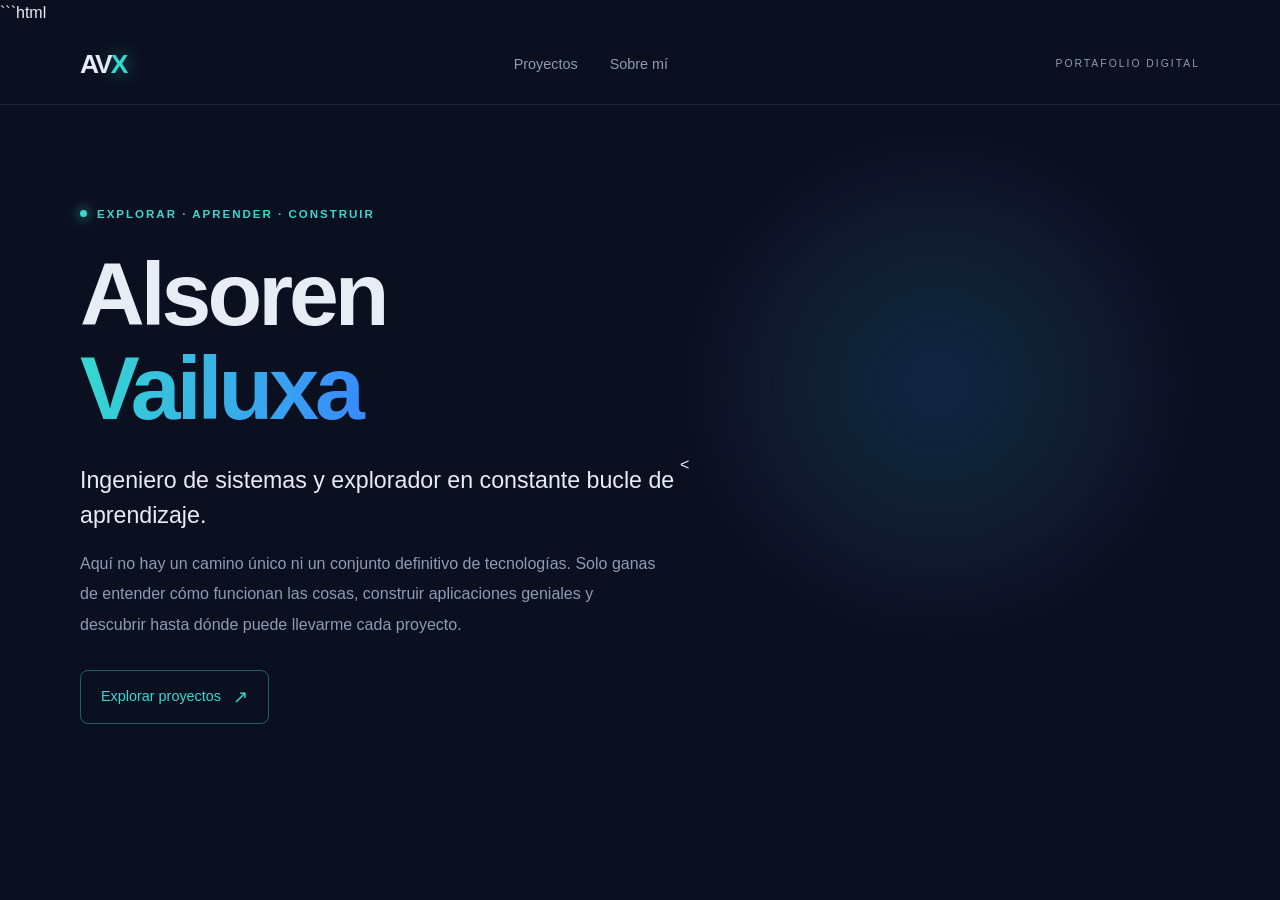
==== index.html @ f0002d65 "Corrección de posición" ====
```html
<!DOCTYPE html>
<html lang="es">

<head>
    <meta charset="UTF-8">
    <meta name="viewport" content="width=device-width, initial-scale=1.0">

    <title>Alsoren Vailuxa | Portafolio de proyectos</title>

    <meta name="description"
        content="Alsoren Vailuxa: ingeniero de sistemas y explorador en constante bucle de aprendizaje. Descubre proyectos, aplicaciones y experimentos tecnológicos.">

    <meta name="author" content="Alsoren Vailuxa">
    <meta name="theme-color" content="#0B1020">

    <meta property="og:type" content="website">
    <meta property="og:title" content="Alsoren Vailuxa | Portafolio de proyectos">
    <meta property="og:description" content="Ingeniero de sistemas y explorador en constante bucle de aprendizaje.">
    <meta property="og:locale" content="es_CO">

    <link rel="stylesheet" href="css/styles.css">

</head>

<body>

    <a class="skip-link" href="#main-content">
        Saltar al contenido
    </a>

    <header class="site-header">

        <div class="container header-content">

            <a class="brand" href="./" aria-label="Alsoren Vailuxa, inicio">
                AV<span>X</span>
            </a>

            <nav class="main-nav" aria-label="Navegación principal">

                <a href="#projects">Proyectos</a>

                <a href="#about">Sobre mí</a>

            </nav>

            <span class="header-indicator">
                PORTAFOLIO DIGITAL
            </span>

        </div>

    </header>

    <main id="main-content">

        <section class="hero container">

            <div class="hero-content">

                <span class="eyebrow">
                    <span class="status-dot"></span>
                    EXPLORAR · APRENDER · CONSTRUIR
                </span>

                <h1>
                    Alsoren <span>Vailuxa</span>
                </h1>

                <h2>
                    Ingeniero de sistemas y explorador
                    en constante bucle de aprendizaje.
                </h2>

                <p class="hero-description">
                    Aquí no hay un camino único ni un conjunto
                    definitivo de tecnologías. Solo ganas de
                    entender cómo funcionan las cosas, construir
                    aplicaciones geniales y descubrir hasta dónde
                    puede llevarme cada proyecto.
                </p>

                <a class="hero-link" href="#projects">
                    Explorar proyectos
                    <span aria-hidden="true">↗</span>
                </a>

            </div>

            <
---- css/styles.css ----
/* ==================================================
   1. VARIABLES GLOBALES
   ================================================== */

:root {
    color-scheme: dark;

    --color-background: #0B1020;
    --color-surface: #151D32;
    --color-surface-light: #1B2740;

    --color-primary: #3987FF;
    --color-secondary: #36D9D0;
    --color-accent: #8B72FF;

    --color-text: #E7ECF5;
    --color-text-muted: #8D9BB5;

    --color-border: rgba(130, 160, 210, 0.16);

    --font-main: "Segoe UI", Arial, sans-serif;

    --container-width: 1120px;
}


/* ==================================================
   2. REINICIO Y CONFIGURACIÓN GENERAL
   ================================================== */

* {
    margin: 0;
    padding: 0;
    box-sizing: border-box;
}

html {
    scroll-behavior: smooth;
    scroll-padding-top: 90px;
}

body {
    min-width: 320px;
    background: var(--color-background);
    color: var(--color-text);
    font-family: var(--font-main);
    line-height: 1.6;
    overflow-x: hidden;
}

a {
    color: inherit;
    text-decoration: none;
}

.container {
    width: min(100% - 48px, var(--container-width));
    margin-inline: auto;
}


/* ==================================================
   3. ACCESIBILIDAD
   ================================================== */

.skip-link {
    position: absolute;
    top: -100px;
    left: 16px;
    z-index: 100;
    padding: 12px 18px;
    background: var(--color-secondary);
    color: var(--color-background);
    border-radius: 8px;
    font-weight: 700;
}

.skip-link:focus {
    top: 16px;
}

a:focus-visible {
    outline: 2px solid var(--color-secondary);
    outline-offset: 5px;
}


/* ==================================================
   4. ENCABEZADO Y NAVEGACIÓN
   ================================================== */

.site-header {
    position: relative;
    z-index: 10;
    border-bottom: 1px solid var(--color-border);
    background: rgba(11, 16, 32, 0.82);
}

.header-content {
    min-height: 78px;
    display: flex;
    align-items: center;
    justify-content: space-between;
    gap: 24px;
}

.brand {
    font-size: 1.65rem;
    font-weight: 800;
    letter-spacing: -2px;
}

.brand span {
    color: var(--color-secondary);
    text-shadow: 0 0 18px rgba(54, 217, 208, 0.55);
}

.main-nav {
    display: flex;
    align-items: center;
    gap: 32px;
}

.main-nav a {
    color: var(--color-text-muted);
    font-size: 0.9rem;
    transition: color 0.25s ease;
}

.main-nav a:hover {
    color: var(--color-secondary);
}

.header-indicator {
    color: var(--color-text-muted);
    font-size: 0.65rem;
    letter-spacing: 2px;
}


/* ==================================================
   5. PRESENTACIÓN PRINCIPAL
   ================================================== */

.hero {
    min-height: 590px;
    position: relative;
    display: flex;
    align-items: center;
    padding-block: 100px;
    isolation: isolate;
}

.hero::before {
    content: "";
    position: absolute;
    z-index: -1;
    width: 480px;
    height: 480px;
    top: 40px;
    right: 2%;
    background: radial-gradient(circle,
            rgba(57, 135, 255, 0.19),
            rgba(54, 217, 208, 0.08) 38%,
            rgba(139, 114, 255, 0.06) 58%,
            transparent 72%);
    filter: blur(30px);
}

.hero-content {
    max-width: 680px;
    position: relative;
    z-index: 2;
}

.eyebrow {
    display: inline-flex;
    align-items: center;
    gap: 10px;
    color: var(--color-secondary);
    font-size: 0.72rem;
    font-weight: 700;
    letter-spacing: 2px;
}

.status-dot {
    width: 7px;
    height: 7px;
    flex-shrink: 0;
    border-radius: 50%;
    background: var(--color-secondary);
    box-shadow: 0 0 12px var(--color-secondary);
}

.hero h1 {
    margin-top: 24px;
    font-size: clamp(3rem, 7vw, 5.6rem);
    line-height: 1.05;
    letter-spacing: -4px;
    font-weight: 800;
}

.hero h1 span {
    display: block;
    background: linear-gradient(100deg,
            var(--color-secondary),
            var(--color-primary),
            var(--color-accent));
    background-clip: text;
    -webkit-background-clip: text;
    color: transparent;
}

.hero h2 {
    max-width: 600px;
    margin-top: 28px;
    font-size: clamp(1.15rem, 2vw, 1.45rem);
    font-weight: 500;
    line-height: 1.5;
}

.hero-description {
    max-width: 580px;
    margin-top: 16px;
    color: var(--color-text-muted);
    font-size: 1rem;
    line-height: 1.9;
}

.hero-link {
    display: inline-flex;
    align-items: center;
    gap: 12px;
    margin-top: 30px;
    padding: 12px 20px;
    border: 1px solid rgba(54, 217, 208, 0.4);
    border-radius: 8px;
    color: var(--color-secondary);
    font-size: 0.9rem;
    transition: 0.25s ease;
}

.hero-link:hover {
    background: rgba(54, 217, 208, 0.1);
    border-color: var(--color-secondary);
    box-shadow: 0 0 25px rgba(54, 217, 208, 0.12);
}

.hero-link span {
    font-size: 1.1rem;
}


/* ==================================================
   6. ELEMENTOS GEOMÉTRICOS
   ================================================== */

.hero-decoration {
    position: absolute;
    width: 360px;
    height: 360px;
    right: 4%;
    top: 50%;
    transform: translateY(-50%);
    display: grid;
    place-items: center;
    pointer-events: none;
    opacity: 0.85;
}

.orbit {
    position: absolute;
    border: 1px solid rgba(54, 217, 208, 0.25);
    border-radius: 50%;
}

.orbit-one {
    width: 150px;
    height: 150px;
    border-color: rgba(54, 217, 208, 0.5);
    box-shadow: 0 0 30px rgba(54, 217, 208, 0.08);
}

.orbit-two {
    width: 245px;
    height: 245px;
    transform: rotateX(65deg);
    border-color: rgba(57, 135, 255, 0.55);
}

.orbit-three {
    width: 320px;
    height: 320px;
    transform: rotateY(65deg);
    border-color: rgba(139, 114, 255, 0.45);
}

.core {
    width: 92px;
    height: 92px;
    display: grid;
    place-items: center;
    border: 1px solid rgba(54, 217, 208, 0.65);
    border-radius: 24px;
    background: linear-gradient(135deg,
            rgba(54, 217, 208, 0.12),
            rgba(57, 135, 255, 0.12));
    box-shadow:
        0 0 30px rgba(54, 217, 208, 0.18),
        inset 0 0 25px rgba(57, 135, 255, 0.12);
    transform: rotate(45deg);
}

.core span {
    color: var(--color-text);
    font-size: 1.4rem;
    font-weight: 800;
    letter-spacing: -2px;
    transform: rotate(-45deg);
}

.hero-index {
    position: absolute;
    bottom: 25px;
    right: 0;
    color: var(--color-text-muted);
    font-size: 0.65rem;
    letter-spacing: 2px;
}


/* ==================================================
   7. SECCIÓN DE PROYECTOS
   ================================================== */

.projects-section {
    padding-block: 100px;
    border-top: 1px solid var(--color-border);
}

.section-heading {
    display: flex;
    align-items: end;
    justify-content: space-between;
    gap: 30px;
    margin-bottom: 40px;
}

.section-heading h2,
.about-section h2 {
    margin-top: 12px;
    font-size: clamp(2rem, 4vw, 3rem);
    letter-spacing: -1.5px;
}

.section-heading h2 span,
.about-section h2 span {
    color: var(--color-secondary);
}

.section-heading>p {
    max-width: 330px;
    color: var(--color-text-muted);
    font-size: 0.9rem;
}


/* ==================================================
   8. ESTADO SIN PROYECTOS
   ================================================== */

.projects-empty {
    min-height: 260px;
    display: flex;
    flex-direction: column;
    align-items: center;
    justify-content: center;
    padding: 35px;
    text-align: center;
    border: 1px solid var(--color-border);
    border-radius: 16px;
    background: linear-gradient(135deg,
            rgba(21, 29, 50, 0.8),
            rgba(15, 24, 43, 0.7));
}

.empty-symbol {
    color: var(--color-secondary);
    font-size: 2.5rem;
    text-shadow: 0 0 25px rgba(54, 217, 208, 0.5);
}

.projects-empty h3 {
    margin-top: 14px;
    font-size: 1.25rem;
}

.projects-empty p {
    max-width: 420px;
    margin-top: 8px;
    color: var(--color-text-muted);
    font-size: 0.9rem;
}

.empty-label {
    margin-top: 25px;
    color: var(--color-primary);
    font-size: 0.65rem;
    letter-spacing: 2px;
}


/* ==================================================
   9. SECCIÓN SOBRE MÍ
   ================================================== */

.about-section {
    padding-block: 90px;
    border-top: 1px solid var(--color-border);
}

.about-section p {
    max-width: 680px;
    margin-top: 20px;
    color: var(--color-text-muted);
    line-height: 1.9;
}


/* ==================================================
   10. PIE DE PÁGINA
   ================================================== */

.site-footer {
    border-top: 1px solid var(--color-border);
}

.footer-content {
    min-height: 100px;
    display: flex;
    align-items: center;
    justify-content: space-between;
    gap: 24px;
}

.footer-content p,
.footer-signature {
    color: var(--color-text-muted);
    font-size: 0.75rem;
}

.footer-signature {
    letter-spacing: 1px;
}


/* ==================================================
   11. DISEÑO ADAPTABLE A DIFERENTES PANTALLAS
   ================================================== */

@media (max-width: 850px) {

    .hero-decoration {
        right: -100px;
        opacity: 0.35;
    }

    .hero-content {
        max-width: 620px;
    }

    .header-indicator {
        display: none;
    }

    .section-heading {
        align-items: start;
        flex-direction: column;
    }

    .footer-content {
        flex-wrap: wrap;
        justify-content: center;
        padding-block: 25px;
        text-align: center;
    }

}

@media (max-width: 550px) {

    .container {
        width: min(100% - 36px, var(--container-width));
    }

    .header-content {
        min-height: 68px;
    }

    .main-nav {
        gap: 18px;
    }

    .main-nav a {
        font-size: 0.8rem;
    }

    .hero {
        min-height: 580px;
        padding-block: 80px;
    }

    .hero h1 {
        letter-spacing: -2px;
    }

    .eyebrow {
        letter-spacing: 1.3px;
        font-size: 0.65rem;
    }

    .hero-decoration {
        width: 260px;
        height: 260px;
        right: -115px;
        top: 65%;
        opacity: 0.2;
    }

    .hero-index {
        bottom: 15px;
    }

    .projects-section,
    .about-section {
        padding-block: 70px;
    }

    .projects-empty {
        padding: 25px 18px;
    }

    .empty-label {
        font-size: 0.6rem;
        letter-spacing: 1.3px;
    }

}


/* ==================================================
   12. RESPETO A LAS PREFERENCIAS DE MOVIMIENTO
   ================================================== */

@media (prefers-reduced-motion: reduce) {

    html {
        scroll-behavior: auto;
    }

    *,
    *::before,
    *::after {
        transition-duration: 0.01ms !important;
        animation-duration: 0.01ms !important;
        animation-iteration-count: 1 !important;
    }

}
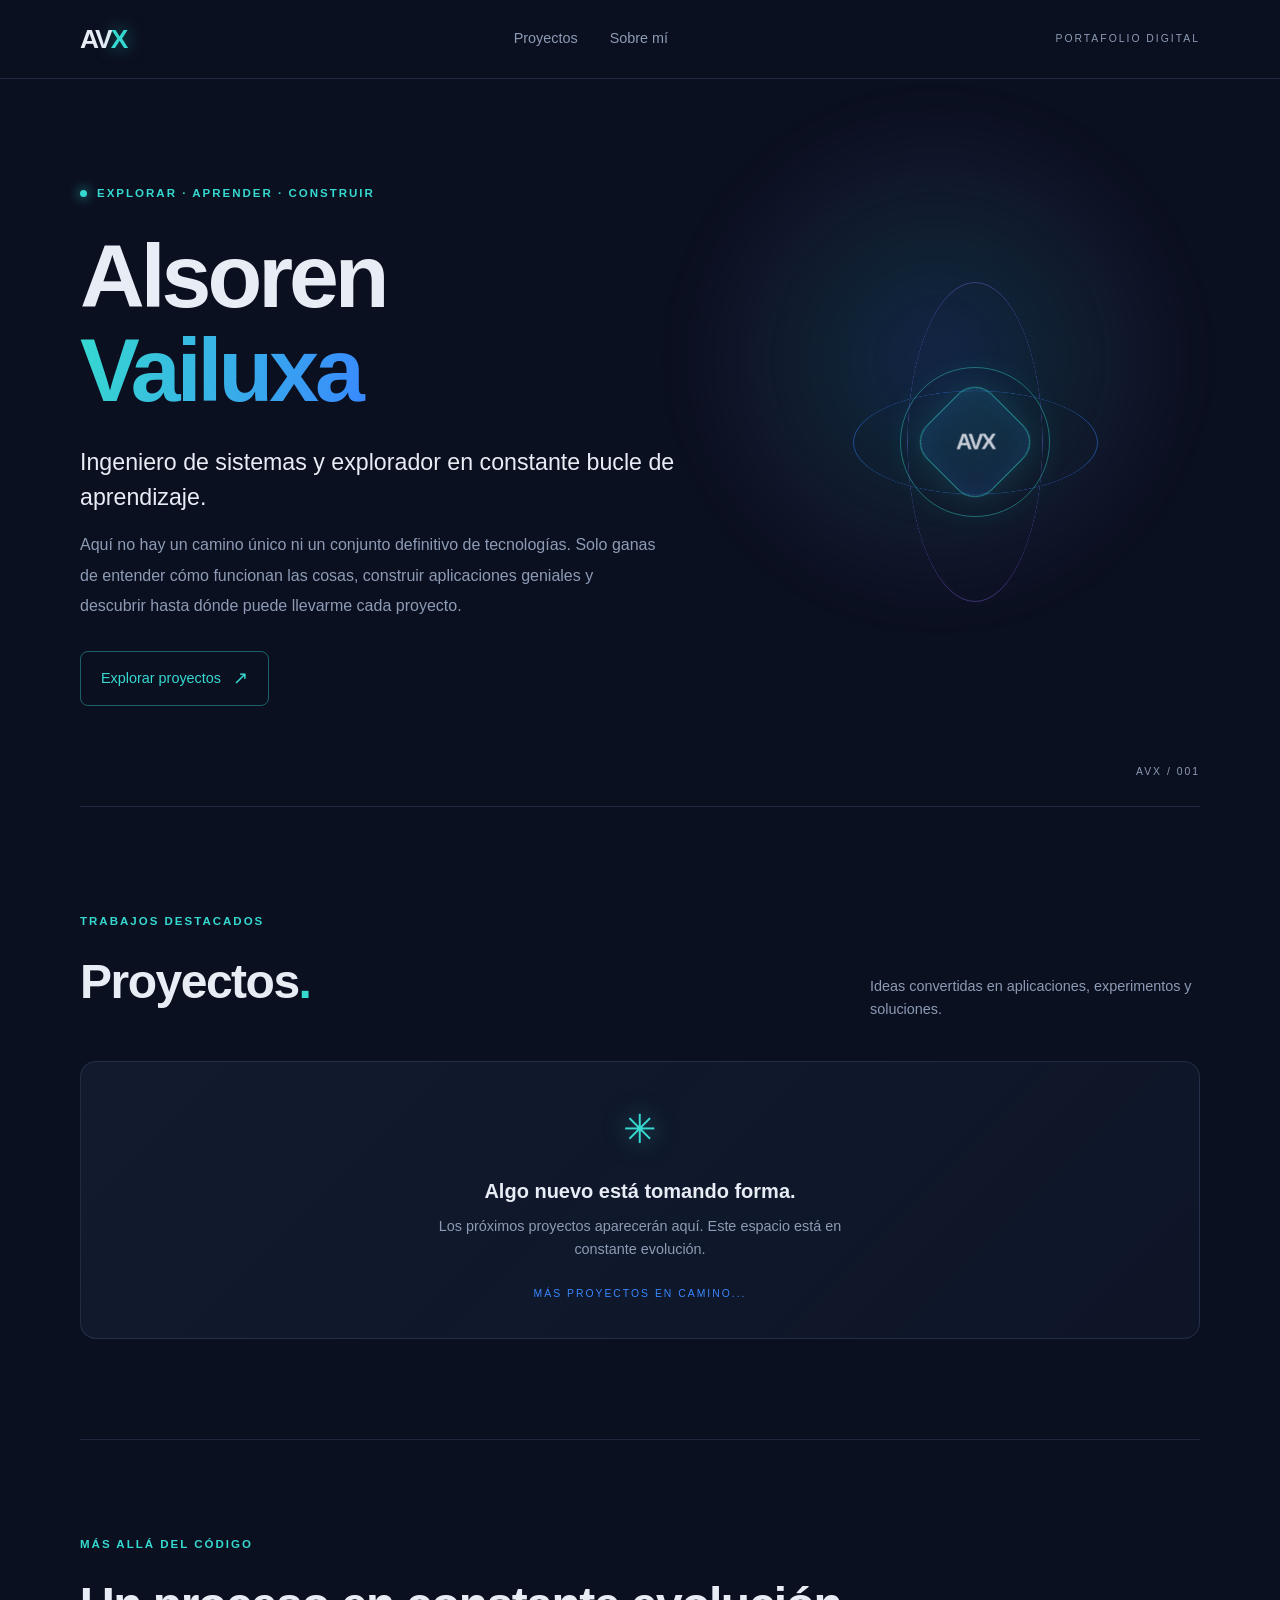
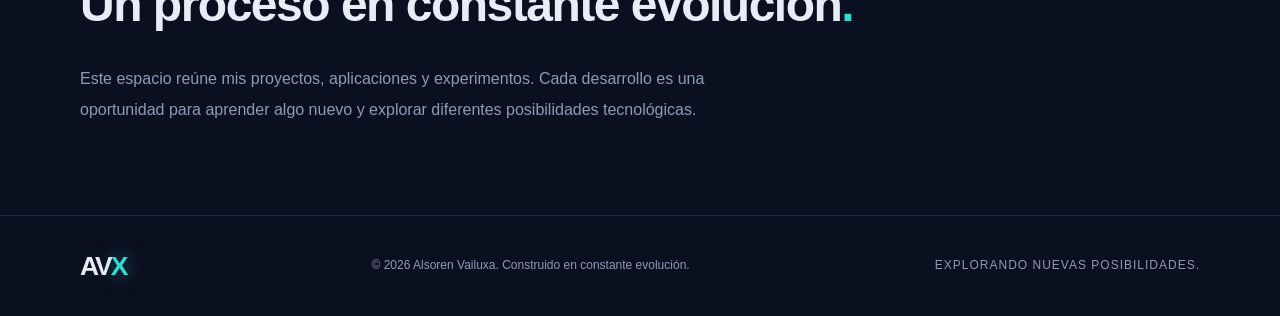
==== commit 17c54d4f: "primera vez como github pages" ====
--- a/index.html
+++ b/index.html
@@ -1,4 +1,3 @@
-```html
 <!DOCTYPE html>
 <html lang="es">
 
@@ -88,4 +87,100 @@
 
             </div>
 
-            <+            <div class="hero-decoration" aria-hidden="true">
+
+                <div class="orbit orbit-one"></div>
+                <div class="orbit orbit-two"></div>
+                <div class="orbit orbit-three"></div>
+
+                <div class="core">
+                    <span>AVX</span>
+                </div>
+
+            </div>
+
+            <span class="hero-index" aria-hidden="true">
+                AVX / 001
+            </span>
+
+        </section>
+
+        <section class="projects-section container" id="projects" aria-labelledby="projects-title">
+
+            <div class="section-heading">
+
+                <div>
+                    <span class="eyebrow">TRABAJOS DESTACADOS</span>
+
+                    <h2 id="projects-title">
+                        Proyectos<span>.</span>
+                    </h2>
+                </div>
+
+                <p>
+                    Ideas convertidas en aplicaciones,
+                    experimentos y soluciones.
+                </p>
+
+            </div>
+
+            <div class="projects-empty">
+
+                <span class="empty-symbol" aria-hidden="true">✳</span>
+
+                <h3>Algo nuevo está tomando forma.</h3>
+
+                <p>
+                    Los próximos proyectos aparecerán aquí.
+                    Este espacio está en constante evolución.
+                </p>
+
+                <span class="empty-label">
+                    MÁS PROYECTOS EN CAMINO...
+                </span>
+
+            </div>
+
+        </section>
+
+        <section class="about-section container" id="about">
+
+            <span class="eyebrow">MÁS ALLÁ DEL CÓDIGO</span>
+
+            <h2>Un proceso en constante evolución<span>.</span></h2>
+
+            <p>
+                Este espacio reúne mis proyectos, aplicaciones
+                y experimentos. Cada desarrollo es una oportunidad
+                para aprender algo nuevo y explorar diferentes
+                posibilidades tecnológicas.
+            </p>
+
+        </section>
+
+    </main>
+
+    <footer class="site-footer">
+
+        <div class="container footer-content">
+
+            <a class="brand" href="./" aria-label="Volver al inicio">
+                AV<span>X</span>
+            </a>
+
+            <p>
+                &copy; 2026 Alsoren Vailuxa.
+                Construido en constante evolución.
+            </p>
+
+            <span class="footer-signature">
+                EXPLORANDO NUEVAS POSIBILIDADES.
+            </span>
+
+        </div>
+
+    </footer>
+
+</body>
+
+</html>
